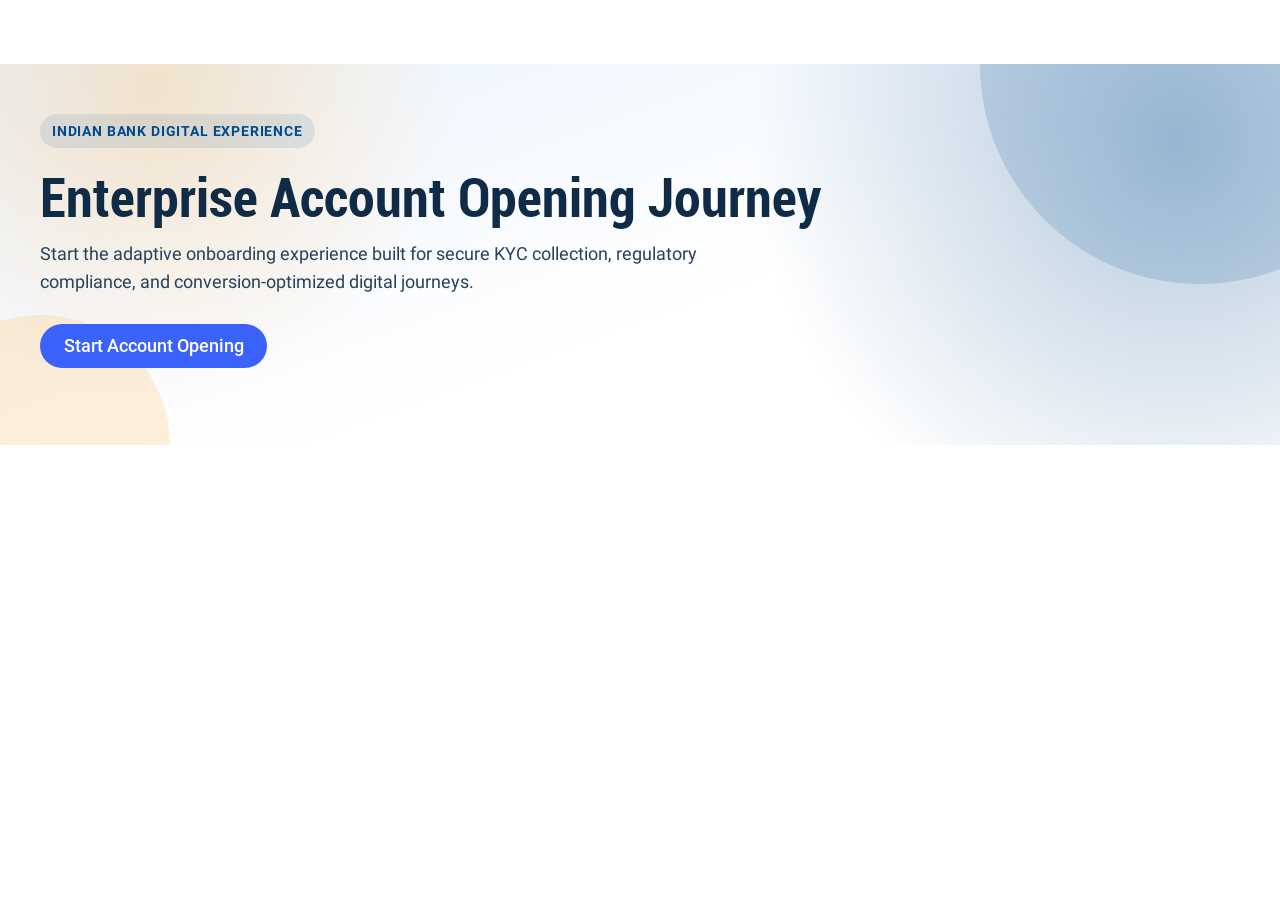
==== index.html @ fcfa4d1d "Account-opening" ====
<!DOCTYPE html>
<html>

<head>
  <title>Indian Bank | Digital Account Opening</title>
  <meta name="description" content="Indian Bank digital account opening journey powered by Adobe Adaptive Forms on Edge Delivery Services.">
  <meta name="viewport" content="width=device-width, initial-scale=1">
  <script src="/scripts/scripts.js" type="module"></script>
  <link rel="stylesheet" href="/styles/styles.css">
  <link rel="stylesheet" href="/styles/account-opening-landing.css">
</head>

<body>
  <header></header>
  <main>
    <div class="section account-opening-hero">
      <div>
        <span class="account-opening-kicker">Indian Bank Digital Experience</span>
        <h1>Enterprise Account Opening Journey</h1>
        <p>Start the adaptive onboarding experience built for secure KYC collection, regulatory compliance, and conversion-optimized digital journeys.</p>
        <p><a class="button" href="/account-opening">Start Account Opening</a></p>
      </div>
    </div>
  </main>
  <footer></footer>
</body>

</html>
---- styles/styles.css ----
/*
 * Copyright 2020 Adobe. All rights reserved.
 * This file is licensed to you under the Apache License, Version 2.0 (the "License");
 * you may not use this file except in compliance with the License. You may obtain a copy
 * of the License at http://www.apache.org/licenses/LICENSE-2.0
 *
 * Unless required by applicable law or agreed to in writing, software distributed under
 * the License is distributed on an "AS IS" BASIS, WITHOUT WARRANTIES OR REPRESENTATIONS
 * OF ANY KIND, either express or implied. See the License for the specific language
 * governing permissions and limitations under the License.
 */

:root {
  /* colors */
  --background-color: white;
  --light-color: #f8f8f8;
  --dark-color: #505050;
  --text-color: #131313;
  --link-color: #3b63fb;
  --link-hover-color: #1d3ecf;

  /* fonts */
  --body-font-family: roboto, roboto-fallback, sans-serif;
  --heading-font-family: roboto-condensed, roboto-condensed-fallback, sans-serif;

  /* body sizes */
  --body-font-size-m: 22px;
  --body-font-size-s: 19px;
  --body-font-size-xs: 17px;

  /* heading sizes */
  --heading-font-size-xxl: 55px;
  --heading-font-size-xl: 44px;
  --heading-font-size-l: 34px;
  --heading-font-size-m: 27px;
  --heading-font-size-s: 24px;
  --heading-font-size-xs: 22px;

  /* nav height */
  --nav-height: 64px;
}

/* fallback fonts */
@font-face {
  font-family: roboto-condensed-fallback;
  size-adjust: 88.82%;
  src: local('Arial');
}

@font-face {
  font-family: roboto-fallback;
  size-adjust: 99.529%;
  src: local('Arial');
}

@media (width >= 900px) {
  :root {
    /* body sizes */
    --body-font-size-m: 18px;
    --body-font-size-s: 16px;
    --body-font-size-xs: 14px;

    /* heading sizes */
    --heading-font-size-xxl: 45px;
    --heading-font-size-xl: 36px;
    --heading-font-size-l: 28px;
    --heading-font-size-m: 22px;
    --heading-font-size-s: 20px;
    --heading-font-size-xs: 18px;
  }
}

body {
  display: none;
  margin: 0;
  background-color: var(--background-color);
  color: var(--text-color);
  font-family: var(--body-font-family);
  font-size: var(--body-font-size-m);
  line-height: 1.6;
}

body.appear {
  display: block;
}

header {
  height: var(--nav-height);
}

header .header,
footer .footer {
  visibility: hidden;
}

header .header[data-block-status="loaded"],
footer .footer[data-block-status="loaded"] {
  visibility: visible;
}

h1,
h2,
h3,
h4,
h5,
h6 {
  margin-top: 0.8em;
  margin-bottom: 0.25em;
  font-family: var(--heading-font-family);
  font-weight: 600;
  line-height: 1.25;
  scroll-margin: 40px;
}

h1 { font-size: var(--heading-font-size-xxl); }
h2 { font-size: var(--heading-font-size-xl); }
h3 { font-size: var(--heading-font-size-l); }
h4 { font-size: var(--heading-font-size-m); }
h5 { font-size: var(--heading-font-size-s); }
h6 { font-size: var(--heading-font-size-xs); }

p,
dl,
ol,
ul,
pre,
blockquote {
  margin-top: 0.8em;
  margin-bottom: 0.25em;
}

code,
pre {
  font-size: var(--body-font-size-s);
}

pre {
  padding: 16px;
  border-radius: 8px;
  background-color: var(--light-color);
  overflow-x: auto;
  white-space: pre;
}

main > div {
  margin: 40px 16px;
}

input,
textarea,
select,
button {
  font: inherit;
}

/* links */
a:any-link {
  color: var(--link-color);
  text-decoration: none;
  overflow-wrap: break-word;
}

a:hover {
  color: var(--link-hover-color);
  text-decoration: underline;
}

/* buttons */
a.button:any-link,
button {
  box-sizing: border-box;
  display: inline-block;
  max-width: 100%;
  margin: 12px 0;
  border: 2px solid transparent;
  border-radius: 2.4em;
  padding: 0.5em 1.2em;
  font-family: var(--body-font-family);
  font-style: normal;
  font-weight: 500;
  line-height: 1.25;
  text-align: center;
  text-decoration: none;
  background-color: var(--link-color);
  color: var(--background-color);
  cursor: pointer;
  overflow: hidden;
  text-overflow: ellipsis;
  white-space: nowrap;
}

a.button:hover,
a.button:focus,
button:hover,
button:focus {
  background-color: var(--link-hover-color);
  cursor: pointer;
}

button:disabled,
button:disabled:hover {
  background-color: var(--light-color);
  cursor: unset;
}

a.button.secondary,
button.secondary {
  background-color: unset;
  border: 2px solid currentcolor;
  color: var(--text-color);
}

main img {
  max-width: 100%;
  width: auto;
  height: auto;
}

.icon {
  display: inline-block;
  height: 24px;
  width: 24px;
}

.icon img {
  height: 100%;
  width: 100%;
}

/* sections */
main > .section {
  margin: 40px 0;
}

main > .section > div {
  max-width: 1200px;
  margin: auto;
  padding: 0 24px;
}

main > .section:first-of-type {
  margin-top: 0;
}

@media (width >= 900px) {
  main > .section > div {
    padding: 0 32px;
  }
}

/* section metadata */
main .section.light,
main .section.highlight {
  background-color: var(--light-color);
  margin: 0;
  padding: 40px 0;
}
---- styles/account-opening-landing.css ----
:root {
    --ib-brand-blue: #004b8d;
    --ib-brand-ink: #102b45;
    --ib-brand-orange: #ff9f1a;
    --ib-brand-mist: #eef4fb;
}

main .section.account-opening-hero {
    position: relative;
    overflow: hidden;
    margin-top: 0;
    background:
        radial-gradient(circle at 12% 8%, rgb(255 159 26 / 22%), transparent 26%),
        radial-gradient(circle at 92% 20%, rgb(0 75 141 / 30%), transparent 35%),
        linear-gradient(160deg, #eaf3fe, #fff 58%);
}

main .section.account-opening-hero::before,
main .section.account-opening-hero::after {
    content: "";
    position: absolute;
    border-radius: 999px;
    pointer-events: none;
}

main .section.account-opening-hero::before {
    width: 440px;
    height: 440px;
    right: -140px;
    top: -220px;
    background: rgb(0 75 141 / 15%);
}

main .section.account-opening-hero::after {
    width: 260px;
    height: 260px;
    left: -90px;
    bottom: -130px;
    background: rgb(255 159 26 / 16%);
}

main .section.account-opening-hero > div {
    position: relative;
    z-index: 2;
    padding-top: 50px;
    padding-bottom: 52px;
}

.account-opening-kicker {
    display: inline-block;
    margin-bottom: 12px;
    border-radius: 999px;
    padding: 6px 12px;
    color: var(--ib-brand-blue);
    background: rgb(0 75 141 / 10%);
    font-size: 0.86rem;
    letter-spacing: 0.06em;
    text-transform: uppercase;
    font-weight: 700;
}

.account-opening-hero h1 {
    margin: 8px 0 10px;
    color: var(--ib-brand-ink);
    font-size: clamp(2rem, 1.45rem + 2.4vw, 3.45rem);
    line-height: 1.06;
}

.account-opening-hero p {
    max-width: 74ch;
    color: #29425c;
}

.account-opening-badges {
    display: flex;
    flex-wrap: wrap;
    gap: 12px;
    margin-top: 20px;
}

.account-opening-badges span {
    border: 1px solid #c4d7ec;
    border-radius: 999px;
    padding: 7px 12px;
    background: rgb(255 255 255 / 78%);
    color: #173b5b;
    font-size: 0.88rem;
    font-weight: 600;
}

main .section.account-opening-form-zone {
    background: linear-gradient(180deg, #fff, var(--ib-brand-mist));
    margin-top: 0;
    padding-top: 18px;
    padding-bottom: 44px;
}

.account-opening-form-note {
    margin-bottom: 14px;
    color: #2f4a65;
    font-size: 0.95rem;
}

@media (width <= 899px) {
    main .section.account-opening-hero > div {
        padding-top: 34px;
        padding-bottom: 38px;
    }

    .account-opening-badges {
        gap: 8px;
    }

    .account-opening-badges span {
        font-size: 0.8rem;
    }
}
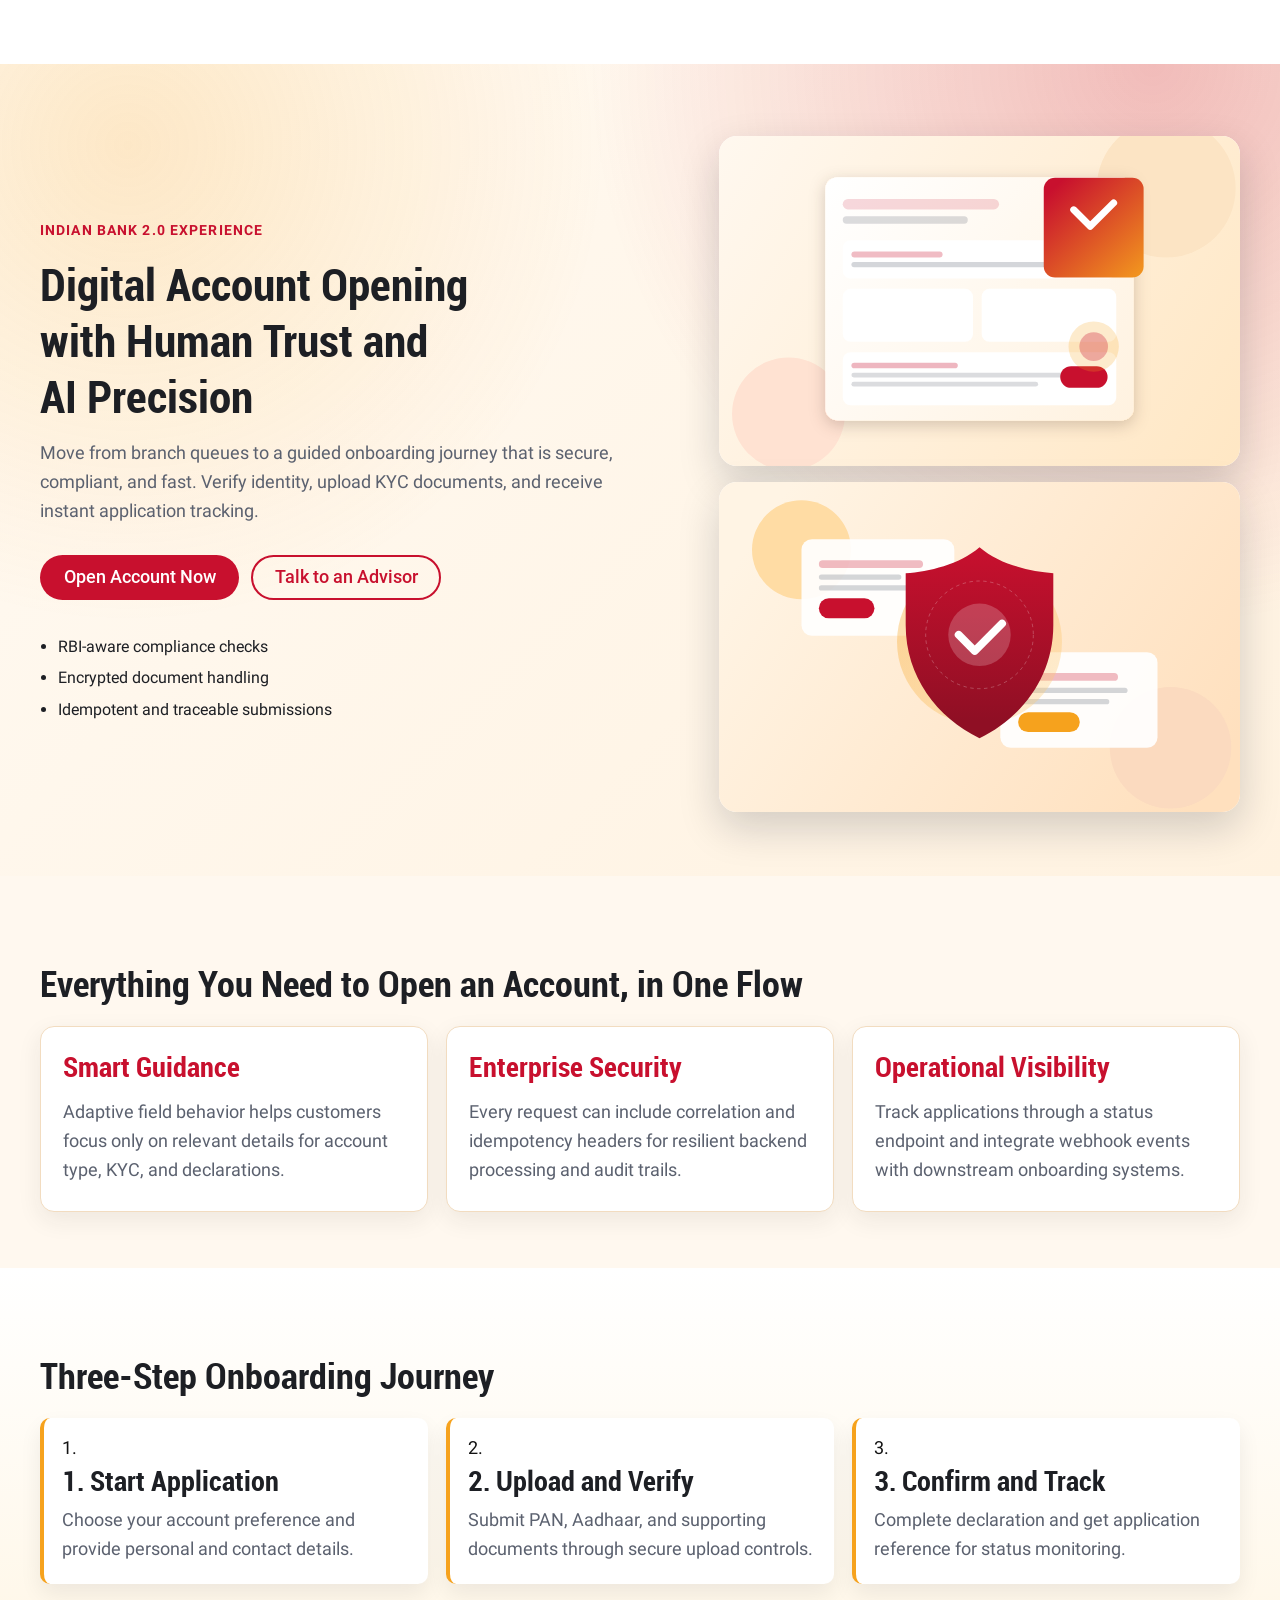
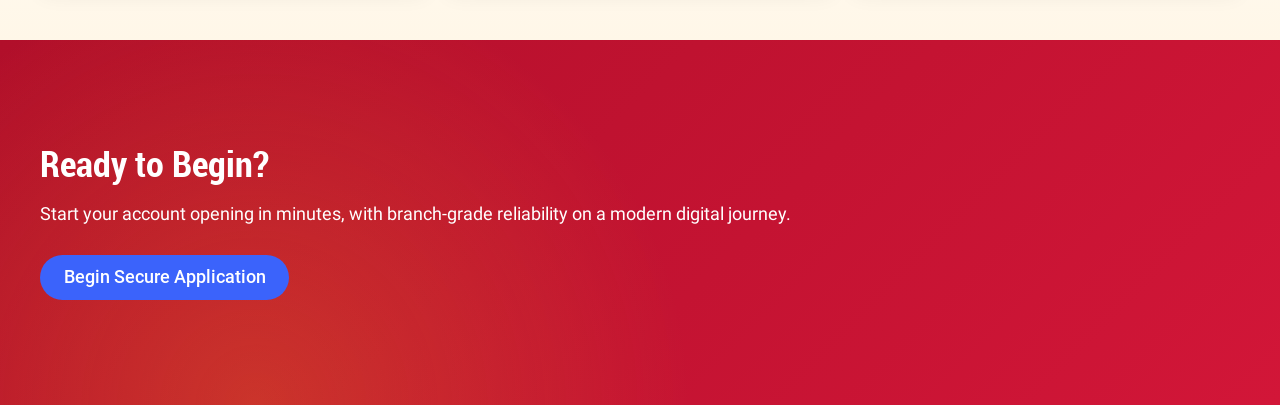
==== commit fd9cce5f: "finalllyy" ====
--- a/index.html
+++ b/index.html
@@ -2,23 +2,87 @@
 <html>
 
 <head>
-  <title>Indian Bank | Digital Account Opening</title>
-  <meta name="description" content="Indian Bank digital account opening journey powered by Adobe Adaptive Forms on Edge Delivery Services.">
+  <title>Indian Bank | Digital Banking, Reimagined</title>
+  <meta name="description" content="Open your Indian Bank account through a secure, AI-assisted and compliance-ready digital journey powered by Adobe Adaptive Forms.">
   <meta name="viewport" content="width=device-width, initial-scale=1">
   <script src="/scripts/scripts.js" type="module"></script>
   <link rel="stylesheet" href="/styles/styles.css">
-  <link rel="stylesheet" href="/styles/account-opening-landing.css">
+  <link rel="stylesheet" href="/styles/index-branding.css">
 </head>
 
 <body>
   <header></header>
   <main>
-    <div class="section account-opening-hero">
+    <div class="section ib-hero-section">
       <div>
-        <span class="account-opening-kicker">Indian Bank Digital Experience</span>
-        <h1>Enterprise Account Opening Journey</h1>
-        <p>Start the adaptive onboarding experience built for secure KYC collection, regulatory compliance, and conversion-optimized digital journeys.</p>
-        <p><a class="button" href="/account-opening">Start Account Opening</a></p>
+        <div class="ib-hero-grid">
+          <div class="ib-hero-content">
+            <p class="ib-kicker">Indian Bank 2.0 Experience</p>
+            <h1>Digital Account Opening with Human Trust and AI Precision</h1>
+            <p class="ib-lead-copy">Move from branch queues to a guided onboarding journey that is secure, compliant, and fast. Verify identity, upload KYC documents, and receive instant application tracking.</p>
+            <div class="ib-hero-actions">
+              <a class="button" href="/account-opening">Open Account Now</a>
+              <a class="button secondary" href="/account-opening#support">Talk to an Advisor</a>
+            </div>
+            <ul class="ib-trust-list">
+              <li>RBI-aware compliance checks</li>
+              <li>Encrypted document handling</li>
+              <li>Idempotent and traceable submissions</li>
+            </ul>
+          </div>
+          <div class="ib-hero-visuals" aria-hidden="true">
+            <img src="/icons/ai-account-hero.svg" alt="">
+            <img src="/icons/ai-security-shield.svg" alt="">
+          </div>
+        </div>
+      </div>
+    </div>
+
+    <div class="section ib-value-section">
+      <div>
+        <h2>Everything You Need to Open an Account, in One Flow</h2>
+        <div class="ib-value-grid">
+          <article class="ib-card">
+            <h3>Smart Guidance</h3>
+            <p>Adaptive field behavior helps customers focus only on relevant details for account type, KYC, and declarations.</p>
+          </article>
+          <article class="ib-card">
+            <h3>Enterprise Security</h3>
+            <p>Every request can include correlation and idempotency headers for resilient backend processing and audit trails.</p>
+          </article>
+          <article class="ib-card">
+            <h3>Operational Visibility</h3>
+            <p>Track applications through a status endpoint and integrate webhook events with downstream onboarding systems.</p>
+          </article>
+        </div>
+      </div>
+    </div>
+
+    <div class="section ib-process-section">
+      <div>
+        <h2>Three-Step Onboarding Journey</h2>
+        <ol class="ib-process-list">
+          <li>
+            <h3>1. Start Application</h3>
+            <p>Choose your account preference and provide personal and contact details.</p>
+          </li>
+          <li>
+            <h3>2. Upload and Verify</h3>
+            <p>Submit PAN, Aadhaar, and supporting documents through secure upload controls.</p>
+          </li>
+          <li>
+            <h3>3. Confirm and Track</h3>
+            <p>Complete declaration and get application reference for status monitoring.</p>
+          </li>
+        </ol>
+      </div>
+    </div>
+
+    <div class="section ib-cta-section" id="support">
+      <div>
+        <h2>Ready to Begin?</h2>
+        <p>Start your account opening in minutes, with branch-grade reliability on a modern digital journey.</p>
+        <p><a class="button" href="/account-opening">Begin Secure Application</a></p>
       </div>
     </div>
   </main>
--- a/styles/index-branding.css
+++ b/styles/index-branding.css
@@ -0,0 +1,203 @@
+:root {
+  --ib-primary: #c8102e;
+  --ib-primary-deep: #8f0f24;
+  --ib-accent: #f6a21d;
+  --ib-ink: #1d1f24;
+  --ib-muted: #5b616f;
+  --ib-surface: #fff8ef;
+  --ib-card: #fff;
+}
+
+main > .section.ib-hero-section {
+  margin: 0;
+  padding: 72px 0 64px;
+  background:
+    radial-gradient(circle at 10% 10%, rgb(246 162 29 / 20%), transparent 35%),
+    radial-gradient(circle at 90% 0%, rgb(200 16 46 / 25%), transparent 40%),
+    linear-gradient(135deg, #fffaf3 0%, #fff2e0 100%);
+}
+
+.ib-hero-grid {
+  display: grid;
+  gap: 28px;
+  align-items: center;
+}
+
+.ib-kicker {
+  margin: 0;
+  font-size: 14px;
+  font-weight: 700;
+  letter-spacing: 0.08em;
+  text-transform: uppercase;
+  color: var(--ib-primary);
+}
+
+.ib-hero-content h1 {
+  margin-top: 14px;
+  color: var(--ib-ink);
+  max-width: 18ch;
+}
+
+.ib-lead-copy {
+  color: var(--ib-muted);
+  max-width: 62ch;
+}
+
+.ib-hero-actions {
+  display: flex;
+  flex-wrap: wrap;
+  gap: 12px;
+  margin-top: 18px;
+}
+
+.ib-hero-actions .button {
+  margin: 0;
+}
+
+.ib-cta-section .button {
+  margin-top: 8px;
+  background: #fff;
+  color: #9f122a;
+  border: 2px solid #fff;
+}
+
+.ib-cta-section .button:hover,
+.ib-cta-section .button:focus {
+  color: #fff;
+  background: transparent;
+}
+
+.ib-hero-actions .button:not(.secondary) {
+  background-color: var(--ib-primary);
+}
+
+.ib-hero-actions .button:not(.secondary):hover,
+.ib-hero-actions .button:not(.secondary):focus {
+  background-color: var(--ib-primary-deep);
+}
+
+.ib-hero-actions .button.secondary {
+  border-color: var(--ib-primary);
+  color: var(--ib-primary);
+}
+
+.ib-trust-list {
+  margin: 22px 0 0;
+  padding-left: 18px;
+  color: var(--ib-ink);
+}
+
+.ib-trust-list li {
+  margin: 6px 0;
+  font-size: var(--body-font-size-s);
+}
+
+.ib-hero-visuals {
+  display: grid;
+  gap: 16px;
+}
+
+.ib-hero-visuals img {
+  width: 100%;
+  border-radius: 18px;
+  box-shadow: 0 16px 40px rgb(11 20 40 / 18%);
+  background: #fff;
+}
+
+main > .section.ib-value-section {
+  margin: 0;
+  padding: 56px 0;
+  background: var(--ib-surface);
+}
+
+.ib-value-section h2,
+.ib-process-section h2,
+.ib-cta-section h2 {
+  color: var(--ib-ink);
+}
+
+.ib-value-grid {
+  display: grid;
+  gap: 18px;
+  margin-top: 20px;
+}
+
+.ib-card {
+  background: var(--ib-card);
+  border: 1px solid #f2dcc0;
+  border-radius: 14px;
+  padding: 22px;
+  box-shadow: 0 8px 24px rgb(38 38 42 / 8%);
+}
+
+.ib-card h3 {
+  margin-top: 0;
+  color: var(--ib-primary);
+}
+
+.ib-card p {
+  color: var(--ib-muted);
+}
+
+main > .section.ib-process-section {
+  margin: 0;
+  padding: 56px 0;
+  background:
+    linear-gradient(180deg, #fff 0%, #fff7e8 100%);
+}
+
+.ib-process-list {
+  margin: 20px 0 0;
+  padding-left: 20px;
+  display: grid;
+  gap: 18px;
+}
+
+.ib-process-list li {
+  background: #fff;
+  border-left: 4px solid var(--ib-accent);
+  border-radius: 10px;
+  padding: 16px 16px 16px 18px;
+  box-shadow: 0 10px 22px rgb(20 20 25 / 7%);
+}
+
+.ib-process-list h3 {
+  margin: 0;
+  color: var(--ib-ink);
+}
+
+.ib-process-list p {
+  margin-top: 8px;
+  color: var(--ib-muted);
+}
+
+main > .section.ib-cta-section {
+  margin: 0;
+  padding: 72px 0 80px;
+  background:
+    radial-gradient(circle at 20% 100%, rgb(246 162 29 / 24%), transparent 40%),
+    linear-gradient(135deg, #b10f2a 0%, #d21638 100%);
+  color: #fff;
+}
+
+.ib-cta-section h2,
+.ib-cta-section p {
+  color: #fff;
+}
+
+@media (width >= 900px) {
+  .ib-hero-grid {
+    grid-template-columns: 1.1fr 0.9fr;
+    gap: 42px;
+  }
+
+  .ib-value-grid {
+    grid-template-columns: repeat(3, minmax(0, 1fr));
+  }
+
+  .ib-process-list {
+    grid-template-columns: repeat(3, minmax(0, 1fr));
+    padding-left: 0;
+    list-style-position: inside;
+  }
+}
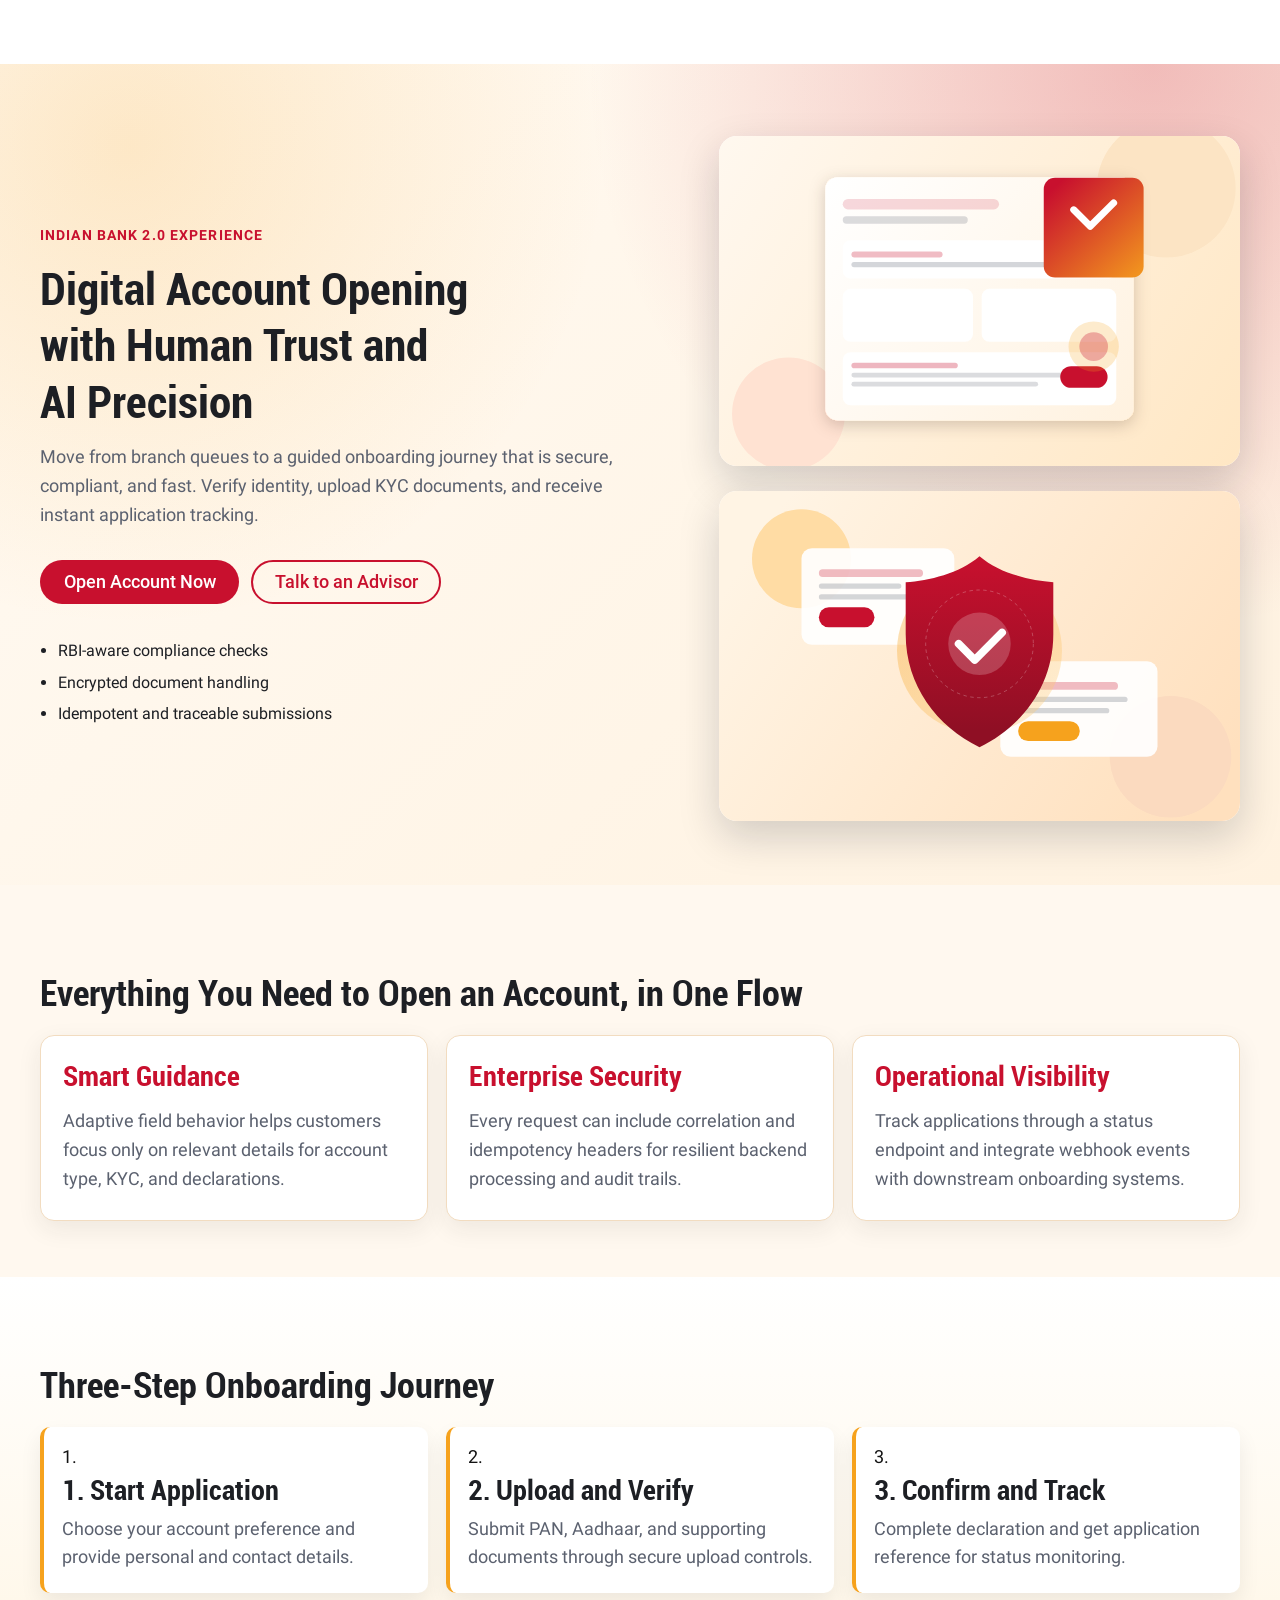
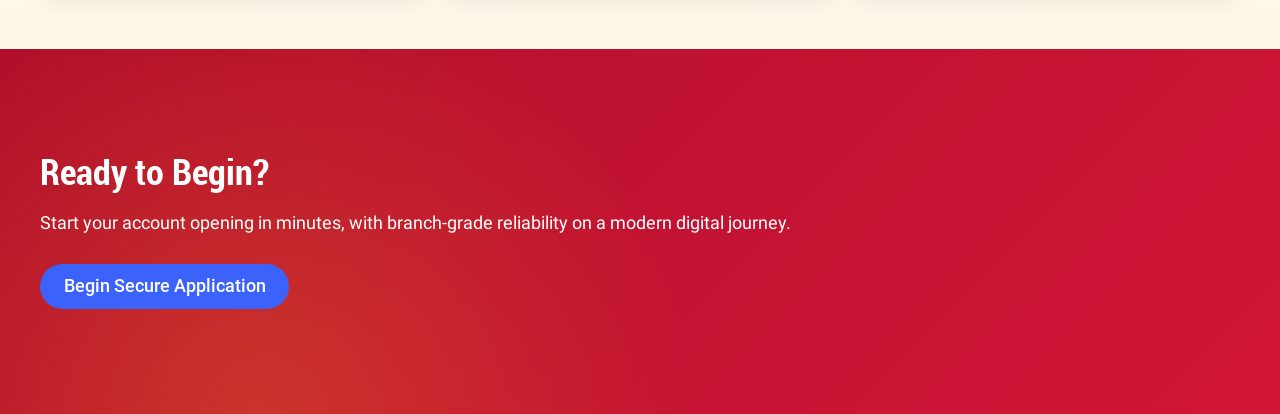
==== commit 35a4e398: "finalllyy" ====
--- a/index.html
+++ b/index.html
@@ -30,9 +30,11 @@
               <li>Idempotent and traceable submissions</li>
             </ul>
           </div>
-          <div class="ib-hero-visuals" aria-hidden="true">
-            <img src="/icons/ai-account-hero.svg" alt="">
-            <img src="/icons/ai-security-shield.svg" alt="">
+          <div class="ib-hero-visuals">
+            <figure class="ib-hero-image">
+              <img src="/icons/ai-account-hero.svg" alt="Digital account opening dashboard illustration for Indian Bank">
+            </figure>
+            <img src="/icons/ai-security-shield.svg" alt="Security and verification illustration for account opening">
           </div>
         </div>
       </div>
--- a/styles/index-branding.css
+++ b/styles/index-branding.css
@@ -97,6 +97,10 @@
   gap: 16px;
 }
 
+.ib-hero-image {
+  margin: 0;
+}
+
 .ib-hero-visuals img {
   width: 100%;
   border-radius: 18px;
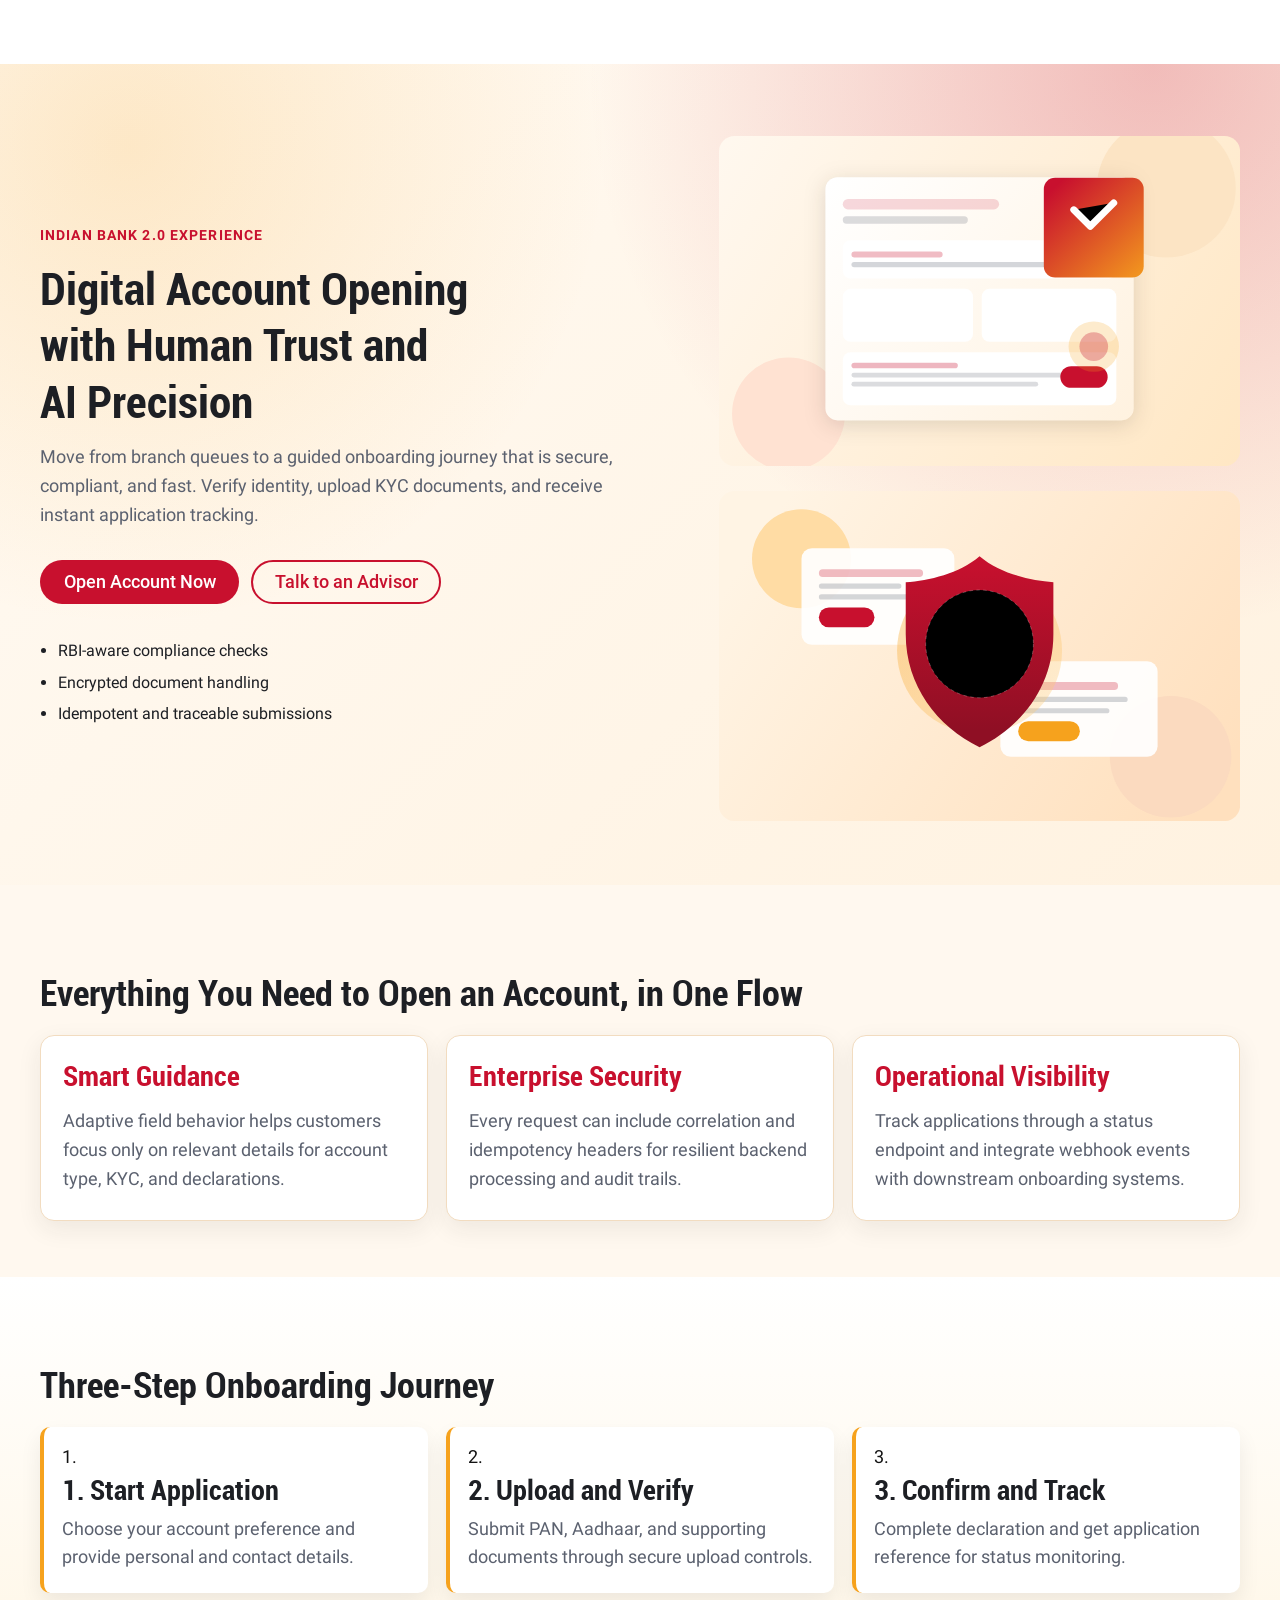
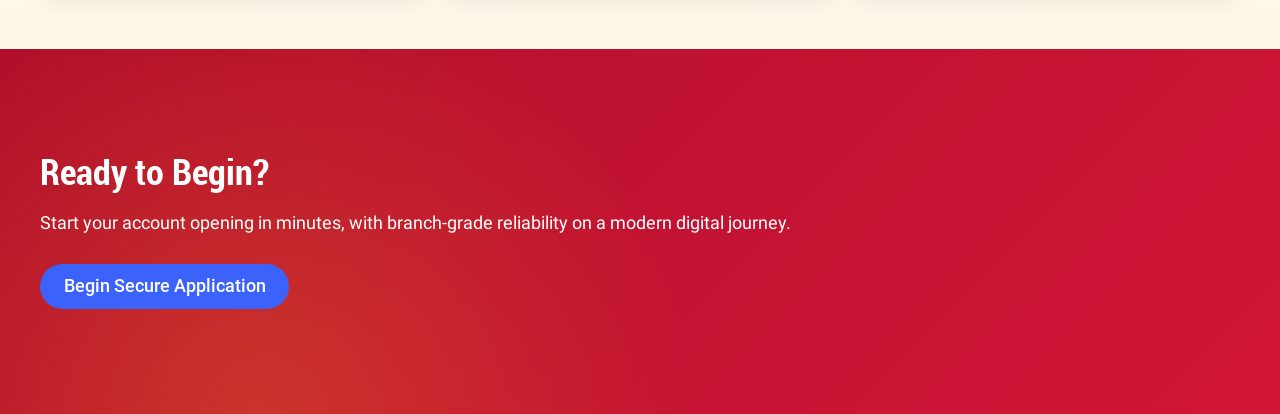
==== commit 2081208e: "finalllyy" ====
--- a/index.html
+++ b/index.html
@@ -32,9 +32,81 @@
           </div>
           <div class="ib-hero-visuals">
             <figure class="ib-hero-image">
-              <img src="/icons/ai-account-hero.svg" alt="Digital account opening dashboard illustration for Indian Bank">
+              <svg viewBox="0 0 1200 760" role="img" aria-labelledby="heroTitle heroDesc" xmlns="http://www.w3.org/2000/svg">
+                <title id="heroTitle">Digital account opening illustration</title>
+                <desc id="heroDesc">A branded Indian Bank style onboarding dashboard with security and compliance visuals.</desc>
+                <defs>
+                  <linearGradient id="heroBg" x1="0" y1="0" x2="1200" y2="760" gradientUnits="userSpaceOnUse">
+                    <stop stop-color="#FFF8EF" />
+                    <stop offset="1" stop-color="#FFE7C4" />
+                  </linearGradient>
+                  <linearGradient id="heroCard" x1="260" y1="90" x2="940" y2="650" gradientUnits="userSpaceOnUse">
+                    <stop stop-color="#FFFFFF" />
+                    <stop offset="1" stop-color="#FFF2E0" />
+                  </linearGradient>
+                  <linearGradient id="heroAccent" x1="770" y1="120" x2="980" y2="350" gradientUnits="userSpaceOnUse">
+                    <stop stop-color="#C8102E" />
+                    <stop offset="1" stop-color="#F6A21D" />
+                  </linearGradient>
+                </defs>
+                <rect width="1200" height="760" rx="36" fill="url(#heroBg)" />
+                <circle cx="1030" cy="120" r="160" fill="#FCE4C4" />
+                <circle cx="160" cy="640" r="130" fill="#FFE2D2" />
+                <rect x="245" y="95" width="710" height="560" rx="28" fill="url(#heroCard)" filter="drop-shadow(0px 10px 24px rgba(31, 24, 17, 0.14))" />
+                <rect x="285" y="145" width="360" height="24" rx="12" fill="#C8102E" fill-opacity="0.16" />
+                <rect x="285" y="185" width="288" height="17" rx="8.5" fill="#5B616F" fill-opacity="0.22" />
+                <rect x="285" y="240" width="630" height="88" rx="18" fill="#FFFFFF" />
+                <rect x="305" y="266" width="210" height="14" rx="7" fill="#C8102E" fill-opacity="0.28" />
+                <rect x="305" y="290" width="460" height="12" rx="6" fill="#5B616F" fill-opacity="0.26" />
+                <rect x="285" y="352" width="300" height="122" rx="18" fill="#FFFFFF" />
+                <rect x="605" y="352" width="310" height="122" rx="18" fill="#FFFFFF" />
+                <rect x="285" y="498" width="630" height="122" rx="18" fill="#FFFFFF" />
+                <rect x="305" y="522" width="245" height="13" rx="6.5" fill="#C8102E" fill-opacity="0.3" />
+                <rect x="305" y="545" width="510" height="11" rx="5.5" fill="#5B616F" fill-opacity="0.22" />
+                <rect x="305" y="566" width="430" height="11" rx="5.5" fill="#5B616F" fill-opacity="0.22" />
+                <rect x="786" y="530" width="109" height="50" rx="25" fill="#C8102E" />
+                <rect x="748" y="96" width="230" height="230" rx="26" fill="url(#heroAccent)" />
+                <path d="M817 170L855 208L909 154" stroke="white" stroke-width="16" stroke-linecap="round" stroke-linejoin="round" />
+                <circle cx="863" cy="485" r="58" fill="#F6A21D" fill-opacity="0.22" />
+                <circle cx="863" cy="485" r="33" fill="#C8102E" fill-opacity="0.3" />
+              </svg>
             </figure>
-            <img src="/icons/ai-security-shield.svg" alt="Security and verification illustration for account opening">
+            <svg viewBox="0 0 1200 760" role="img" aria-labelledby="shieldTitle shieldDesc" xmlns="http://www.w3.org/2000/svg">
+              <title id="shieldTitle">Security verification illustration</title>
+              <desc id="shieldDesc">A compliance and security themed bank shield with supporting interface cards.</desc>
+              <defs>
+                <linearGradient id="shieldBg" x1="140" y1="40" x2="1120" y2="700" gradientUnits="userSpaceOnUse">
+                  <stop stop-color="#FFF4E4" />
+                  <stop offset="1" stop-color="#FFE0BE" />
+                </linearGradient>
+                <linearGradient id="shieldCore" x1="600" y1="150" x2="600" y2="550" gradientUnits="userSpaceOnUse">
+                  <stop stop-color="#C8102E" />
+                  <stop offset="1" stop-color="#8F0F24" />
+                </linearGradient>
+                <linearGradient id="shieldRing" x1="430" y1="280" x2="780" y2="590" gradientUnits="userSpaceOnUse">
+                  <stop stop-color="#F6A21D" />
+                  <stop offset="1" stop-color="#FFD48A" />
+                </linearGradient>
+              </defs>
+              <rect width="1200" height="760" rx="36" fill="url(#shieldBg)" />
+              <circle cx="190" cy="156" r="114" fill="#FFDCA4" />
+              <circle cx="1040" cy="612" r="140" fill="#FBDABF" />
+              <rect x="190" y="132" width="352" height="222" rx="24" fill="white" fill-opacity="0.92" />
+              <rect x="230" y="180" width="240" height="18" rx="9" fill="#C8102E" fill-opacity="0.28" />
+              <rect x="230" y="213" width="190" height="12" rx="6" fill="#5B616F" fill-opacity="0.26" />
+              <rect x="230" y="238" width="268" height="12" rx="6" fill="#5B616F" fill-opacity="0.26" />
+              <rect x="230" y="268" width="128" height="46" rx="23" fill="#C8102E" />
+              <rect x="648" y="392" width="362" height="220" rx="24" fill="white" fill-opacity="0.92" />
+              <rect x="689" y="440" width="230" height="18" rx="9" fill="#C8102E" fill-opacity="0.28" />
+              <rect x="689" y="474" width="252" height="12" rx="6" fill="#5B616F" fill-opacity="0.26" />
+              <rect x="689" y="500" width="210" height="12" rx="6" fill="#5B616F" fill-opacity="0.26" />
+              <rect x="689" y="530" width="142" height="46" rx="23" fill="#F6A21D" />
+              <circle cx="600" cy="368" r="190" fill="url(#shieldRing)" fill-opacity="0.35" />
+              <path d="M600 150C647 190 716 206 770 210V330C770 448 698 543 600 590C502 543 430 448 430 330V210C484 206 553 190 600 150Z" fill="url(#shieldCore)" />
+              <circle cx="600" cy="352" r="72" fill="white" fill-opacity="0.2" />
+              <path d="M552 352L589 389L652 326" stroke="white" stroke-width="18" stroke-linecap="round" stroke-linejoin="round" />
+              <circle cx="600" cy="352" r="124" stroke="white" stroke-opacity="0.28" stroke-width="2" stroke-dasharray="8 8" />
+            </svg>
           </div>
         </div>
       </div>
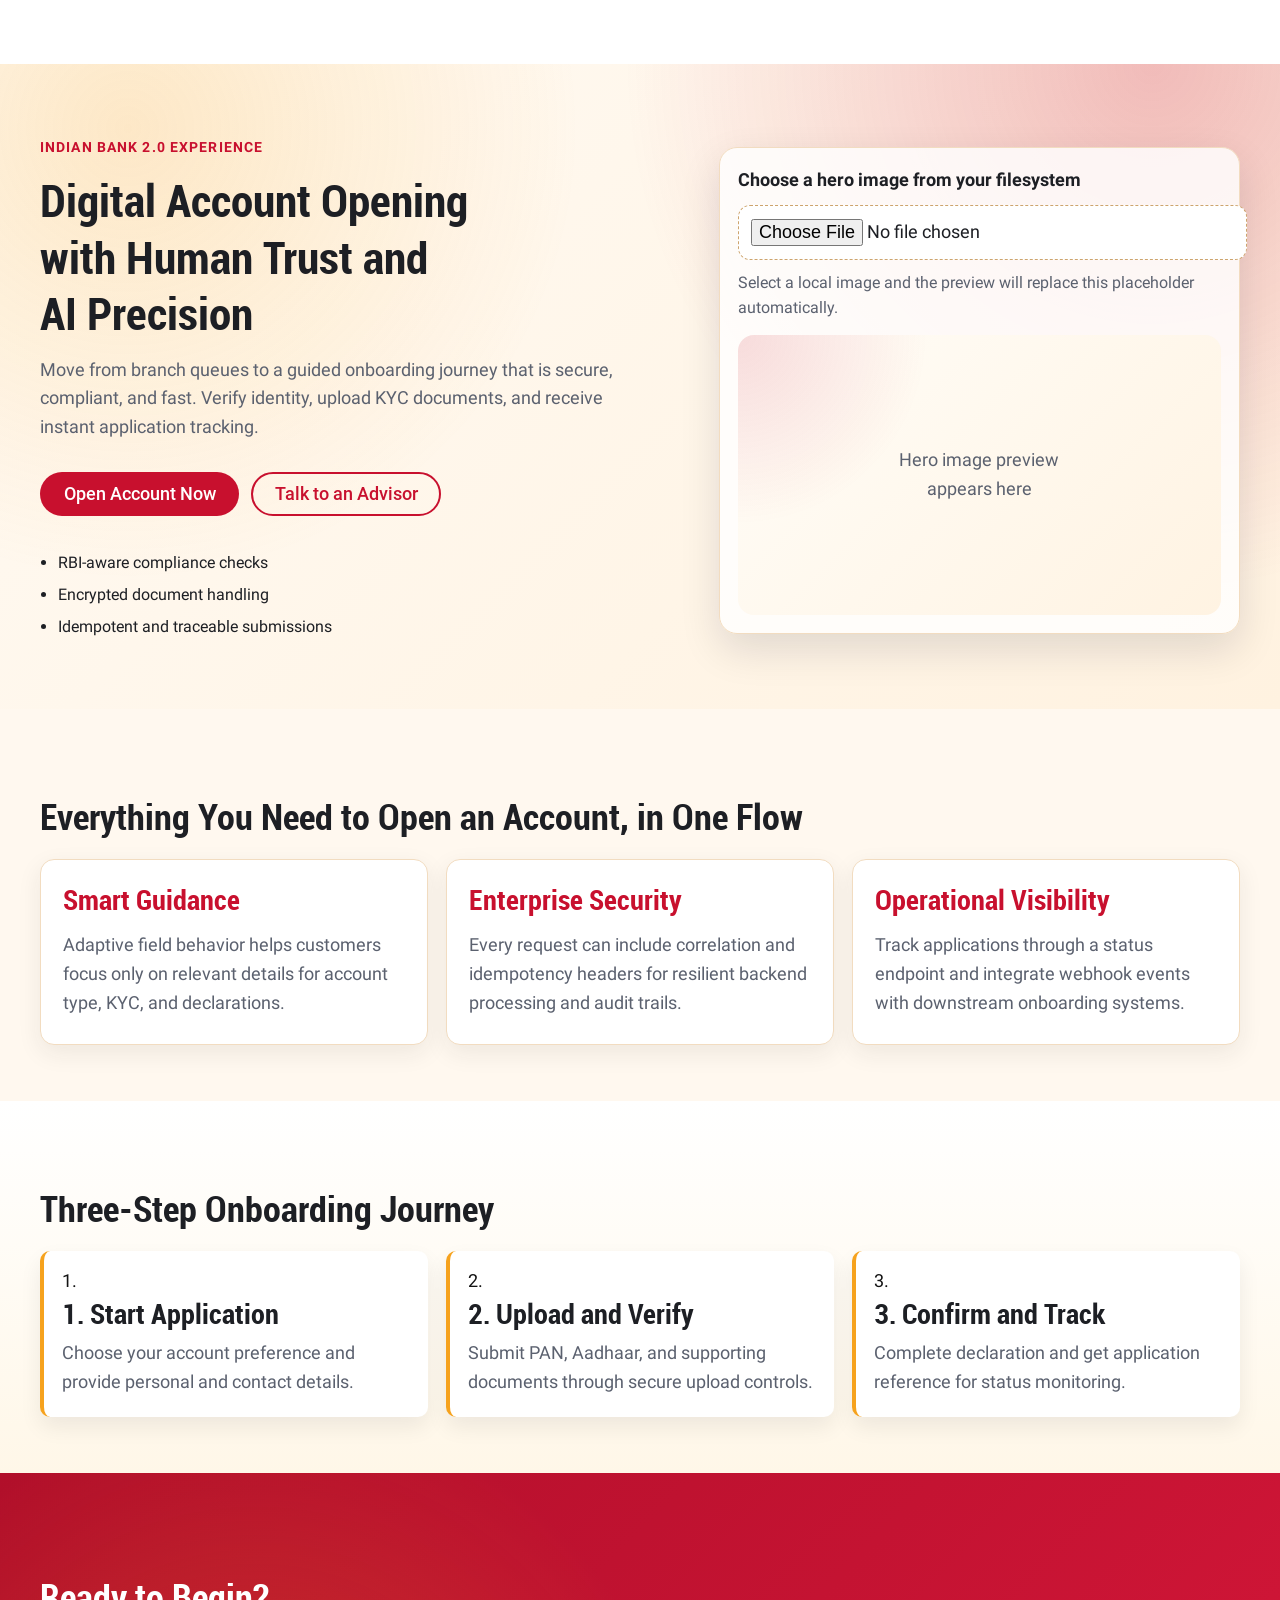
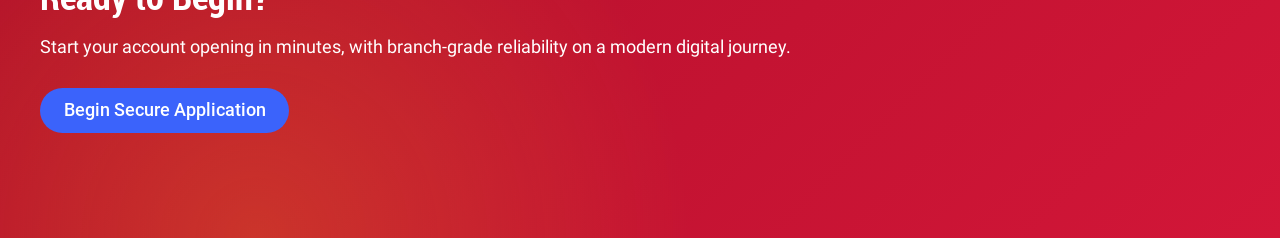
==== commit 2adbbdee: "finalllyy" ====
--- a/index.html
+++ b/index.html
@@ -30,86 +30,35 @@
               <li>Idempotent and traceable submissions</li>
             </ul>
           </div>
-          <div class="ib-hero-visuals">
-            <figure class="ib-hero-image">
-              <svg viewBox="0 0 1200 760" role="img" aria-labelledby="heroTitle heroDesc" xmlns="http://www.w3.org/2000/svg">
-                <title id="heroTitle">Digital account opening illustration</title>
-                <desc id="heroDesc">A branded Indian Bank style onboarding dashboard with security and compliance visuals.</desc>
-                <defs>
-                  <linearGradient id="heroBg" x1="0" y1="0" x2="1200" y2="760" gradientUnits="userSpaceOnUse">
-                    <stop stop-color="#FFF8EF" />
-                    <stop offset="1" stop-color="#FFE7C4" />
-                  </linearGradient>
-                  <linearGradient id="heroCard" x1="260" y1="90" x2="940" y2="650" gradientUnits="userSpaceOnUse">
-                    <stop stop-color="#FFFFFF" />
-                    <stop offset="1" stop-color="#FFF2E0" />
-                  </linearGradient>
-                  <linearGradient id="heroAccent" x1="770" y1="120" x2="980" y2="350" gradientUnits="userSpaceOnUse">
-                    <stop stop-color="#C8102E" />
-                    <stop offset="1" stop-color="#F6A21D" />
-                  </linearGradient>
-                </defs>
-                <rect width="1200" height="760" rx="36" fill="url(#heroBg)" />
-                <circle cx="1030" cy="120" r="160" fill="#FCE4C4" />
-                <circle cx="160" cy="640" r="130" fill="#FFE2D2" />
-                <rect x="245" y="95" width="710" height="560" rx="28" fill="url(#heroCard)" filter="drop-shadow(0px 10px 24px rgba(31, 24, 17, 0.14))" />
-                <rect x="285" y="145" width="360" height="24" rx="12" fill="#C8102E" fill-opacity="0.16" />
-                <rect x="285" y="185" width="288" height="17" rx="8.5" fill="#5B616F" fill-opacity="0.22" />
-                <rect x="285" y="240" width="630" height="88" rx="18" fill="#FFFFFF" />
-                <rect x="305" y="266" width="210" height="14" rx="7" fill="#C8102E" fill-opacity="0.28" />
-                <rect x="305" y="290" width="460" height="12" rx="6" fill="#5B616F" fill-opacity="0.26" />
-                <rect x="285" y="352" width="300" height="122" rx="18" fill="#FFFFFF" />
-                <rect x="605" y="352" width="310" height="122" rx="18" fill="#FFFFFF" />
-                <rect x="285" y="498" width="630" height="122" rx="18" fill="#FFFFFF" />
-                <rect x="305" y="522" width="245" height="13" rx="6.5" fill="#C8102E" fill-opacity="0.3" />
-                <rect x="305" y="545" width="510" height="11" rx="5.5" fill="#5B616F" fill-opacity="0.22" />
-                <rect x="305" y="566" width="430" height="11" rx="5.5" fill="#5B616F" fill-opacity="0.22" />
-                <rect x="786" y="530" width="109" height="50" rx="25" fill="#C8102E" />
-                <rect x="748" y="96" width="230" height="230" rx="26" fill="url(#heroAccent)" />
-                <path d="M817 170L855 208L909 154" stroke="white" stroke-width="16" stroke-linecap="round" stroke-linejoin="round" />
-                <circle cx="863" cy="485" r="58" fill="#F6A21D" fill-opacity="0.22" />
-                <circle cx="863" cy="485" r="33" fill="#C8102E" fill-opacity="0.3" />
-              </svg>
-            </figure>
-            <svg viewBox="0 0 1200 760" role="img" aria-labelledby="shieldTitle shieldDesc" xmlns="http://www.w3.org/2000/svg">
-              <title id="shieldTitle">Security verification illustration</title>
-              <desc id="shieldDesc">A compliance and security themed bank shield with supporting interface cards.</desc>
-              <defs>
-                <linearGradient id="shieldBg" x1="140" y1="40" x2="1120" y2="700" gradientUnits="userSpaceOnUse">
-                  <stop stop-color="#FFF4E4" />
-                  <stop offset="1" stop-color="#FFE0BE" />
-                </linearGradient>
-                <linearGradient id="shieldCore" x1="600" y1="150" x2="600" y2="550" gradientUnits="userSpaceOnUse">
-                  <stop stop-color="#C8102E" />
-                  <stop offset="1" stop-color="#8F0F24" />
-                </linearGradient>
-                <linearGradient id="shieldRing" x1="430" y1="280" x2="780" y2="590" gradientUnits="userSpaceOnUse">
-                  <stop stop-color="#F6A21D" />
-                  <stop offset="1" stop-color="#FFD48A" />
-                </linearGradient>
-              </defs>
-              <rect width="1200" height="760" rx="36" fill="url(#shieldBg)" />
-              <circle cx="190" cy="156" r="114" fill="#FFDCA4" />
-              <circle cx="1040" cy="612" r="140" fill="#FBDABF" />
-              <rect x="190" y="132" width="352" height="222" rx="24" fill="white" fill-opacity="0.92" />
-              <rect x="230" y="180" width="240" height="18" rx="9" fill="#C8102E" fill-opacity="0.28" />
-              <rect x="230" y="213" width="190" height="12" rx="6" fill="#5B616F" fill-opacity="0.26" />
-              <rect x="230" y="238" width="268" height="12" rx="6" fill="#5B616F" fill-opacity="0.26" />
-              <rect x="230" y="268" width="128" height="46" rx="23" fill="#C8102E" />
-              <rect x="648" y="392" width="362" height="220" rx="24" fill="white" fill-opacity="0.92" />
-              <rect x="689" y="440" width="230" height="18" rx="9" fill="#C8102E" fill-opacity="0.28" />
-              <rect x="689" y="474" width="252" height="12" rx="6" fill="#5B616F" fill-opacity="0.26" />
-              <rect x="689" y="500" width="210" height="12" rx="6" fill="#5B616F" fill-opacity="0.26" />
-              <rect x="689" y="530" width="142" height="46" rx="23" fill="#F6A21D" />
-              <circle cx="600" cy="368" r="190" fill="url(#shieldRing)" fill-opacity="0.35" />
-              <path d="M600 150C647 190 716 206 770 210V330C770 448 698 543 600 590C502 543 430 448 430 330V210C484 206 553 190 600 150Z" fill="url(#shieldCore)" />
-              <circle cx="600" cy="352" r="72" fill="white" fill-opacity="0.2" />
-              <path d="M552 352L589 389L652 326" stroke="white" stroke-width="18" stroke-linecap="round" stroke-linejoin="round" />
-              <circle cx="600" cy="352" r="124" stroke="white" stroke-opacity="0.28" stroke-width="2" stroke-dasharray="8 8" />
+              <div class="ib-filepicker-card">
+                <label class="ib-filepicker-label" for="heroImagePicker">Choose a hero image from your filesystem</label>
+                <input id="heroImagePicker" class="ib-filepicker-input" type="file" accept="image/*">
+                <p class="ib-filepicker-help">Select a local image and the preview will replace this placeholder automatically.</p>
+                <div class="ib-filepicker-preview" id="heroImagePreview">
+                  <span>Hero image preview appears here</span>
+                </div>
+              </div>
             </svg>
           </div>
         </div>
       </div>
+      <script type="module">
+        const picker = document.getElementById('heroImagePicker');
+        const preview = document.getElementById('heroImagePreview');
+
+        if (picker && preview) {
+          picker.addEventListener('change', () => {
+            const [file] = picker.files || [];
+            if (!file) {
+              preview.innerHTML = '<span>Hero image preview appears here</span>';
+              return;
+            }
+
+            const objectUrl = URL.createObjectURL(file);
+            preview.innerHTML = `<img src="${objectUrl}" alt="Selected hero image preview">`;
+          });
+        }
+      </script>
     </div>
 
     <div class="section ib-value-section">
--- a/styles/index-branding.css
+++ b/styles/index-branding.css
@@ -108,6 +108,60 @@
   background: #fff;
 }
 
+.ib-filepicker-card {
+  border: 1px solid #f2dcc0;
+  border-radius: 18px;
+  padding: 18px;
+  background: rgb(255 255 255 / 82%);
+  box-shadow: 0 16px 40px rgb(11 20 40 / 12%);
+}
+
+.ib-filepicker-label {
+  display: block;
+  margin-bottom: 10px;
+  font-weight: 700;
+  color: var(--ib-ink);
+}
+
+.ib-filepicker-input {
+  width: 100%;
+  padding: 12px;
+  border: 1px dashed #cda46d;
+  border-radius: 12px;
+  background: #fff;
+  color: var(--ib-ink);
+}
+
+.ib-filepicker-help {
+  margin: 10px 0 14px;
+  color: var(--ib-muted);
+  font-size: var(--body-font-size-s);
+}
+
+.ib-filepicker-preview {
+  display: grid;
+  place-items: center;
+  min-height: 280px;
+  border-radius: 16px;
+  background:
+    radial-gradient(circle at top left, rgb(200 16 46 / 14%), transparent 34%),
+    linear-gradient(135deg, #fffdf8 0%, #fff3e2 100%);
+  overflow: hidden;
+}
+
+.ib-filepicker-preview span {
+  max-width: 18ch;
+  text-align: center;
+  color: var(--ib-muted);
+}
+
+.ib-filepicker-preview img {
+  width: 100%;
+  height: 100%;
+  object-fit: cover;
+  display: block;
+}
+
 main > .section.ib-value-section {
   margin: 0;
   padding: 56px 0;
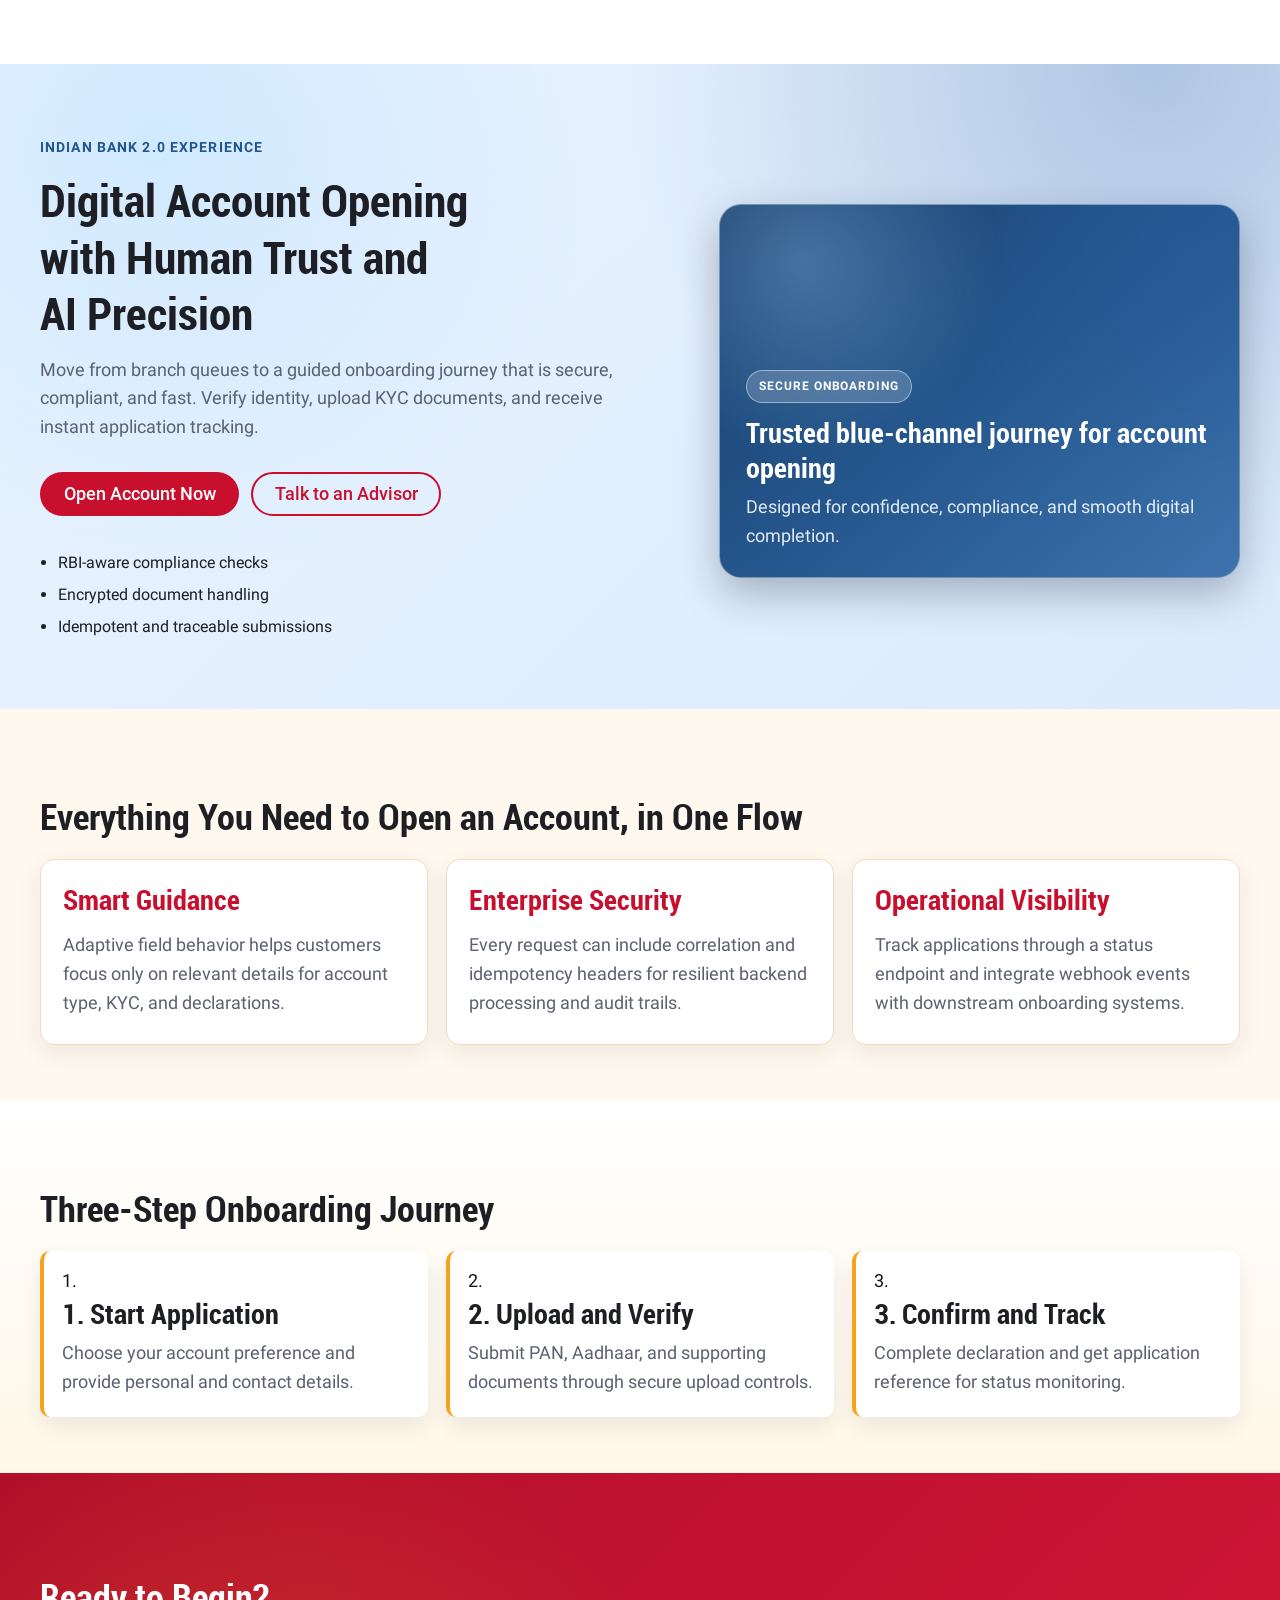
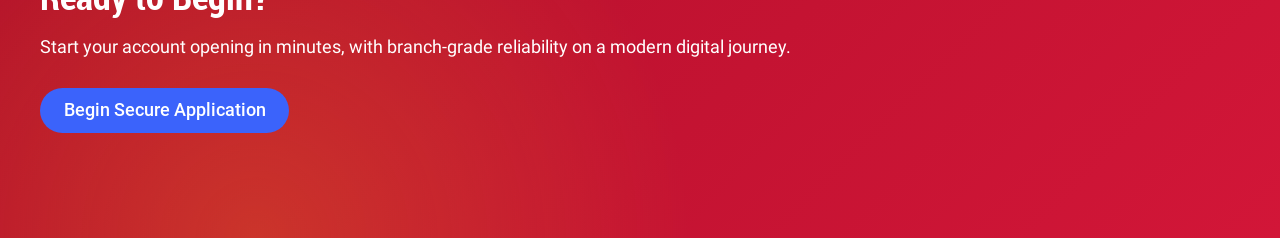
==== commit e00bda7b: "finalllyy" ====
--- a/index.html
+++ b/index.html
@@ -30,35 +30,15 @@
               <li>Idempotent and traceable submissions</li>
             </ul>
           </div>
-              <div class="ib-filepicker-card">
-                <label class="ib-filepicker-label" for="heroImagePicker">Choose a hero image from your filesystem</label>
-                <input id="heroImagePicker" class="ib-filepicker-input" type="file" accept="image/*">
-                <p class="ib-filepicker-help">Select a local image and the preview will replace this placeholder automatically.</p>
-                <div class="ib-filepicker-preview" id="heroImagePreview">
-                  <span>Hero image preview appears here</span>
-                </div>
-              </div>
-            </svg>
+          <div class="ib-hero-visuals">
+            <div class="ib-hero-art" aria-hidden="true">
+              <div class="ib-hero-art-badge">Secure Onboarding</div>
+              <h3>Trusted blue-channel journey for account opening</h3>
+              <p>Designed for confidence, compliance, and smooth digital completion.</p>
+            </div>
           </div>
         </div>
       </div>
-      <script type="module">
-        const picker = document.getElementById('heroImagePicker');
-        const preview = document.getElementById('heroImagePreview');
-
-        if (picker && preview) {
-          picker.addEventListener('change', () => {
-            const [file] = picker.files || [];
-            if (!file) {
-              preview.innerHTML = '<span>Hero image preview appears here</span>';
-              return;
-            }
-
-            const objectUrl = URL.createObjectURL(file);
-            preview.innerHTML = `<img src="${objectUrl}" alt="Selected hero image preview">`;
-          });
-        }
-      </script>
     </div>
 
     <div class="section ib-value-section">
--- a/styles/index-branding.css
+++ b/styles/index-branding.css
@@ -12,9 +12,9 @@
   margin: 0;
   padding: 72px 0 64px;
   background:
-    radial-gradient(circle at 10% 10%, rgb(246 162 29 / 20%), transparent 35%),
-    radial-gradient(circle at 90% 0%, rgb(200 16 46 / 25%), transparent 40%),
-    linear-gradient(135deg, #fffaf3 0%, #fff2e0 100%);
+    radial-gradient(circle at 12% 12%, rgb(164 215 255 / 34%), transparent 35%),
+    radial-gradient(circle at 90% 0%, rgb(44 94 161 / 28%), transparent 40%),
+    linear-gradient(135deg, #eaf4ff 0%, #dbeafc 100%);
 }
 
 .ib-hero-grid {
@@ -29,7 +29,7 @@
   font-weight: 700;
   letter-spacing: 0.08em;
   text-transform: uppercase;
-  color: var(--ib-primary);
+  color: #22568f;
 }
 
 .ib-hero-content h1 {
@@ -97,69 +97,44 @@
   gap: 16px;
 }
 
-.ib-hero-image {
-  margin: 0;
-}
-
-.ib-hero-visuals img {
-  width: 100%;
-  border-radius: 18px;
-  box-shadow: 0 16px 40px rgb(11 20 40 / 18%);
-  background: #fff;
-}
-
-.ib-filepicker-card {
-  border: 1px solid #f2dcc0;
-  border-radius: 18px;
-  padding: 18px;
-  background: rgb(255 255 255 / 82%);
-  box-shadow: 0 16px 40px rgb(11 20 40 / 12%);
-}
-
-.ib-filepicker-label {
-  display: block;
-  margin-bottom: 10px;
+.ib-hero-art {
+  min-height: 320px;
+  border-radius: 22px;
+  border: 1px solid rgb(255 255 255 / 35%);
+  padding: 26px;
+  color: #fff;
+  display: flex;
+  flex-direction: column;
+  justify-content: flex-end;
+  box-shadow: 0 16px 40px rgb(11 20 40 / 28%);
+  background:
+    radial-gradient(circle at 16% 15%, rgb(162 218 255 / 30%), transparent 36%),
+    radial-gradient(circle at 88% 10%, rgb(40 90 156 / 42%), transparent 42%),
+    linear-gradient(140deg, #183d6d 0%, #25588f 52%, #3e73ad 100%);
+}
+
+.ib-hero-art-badge {
+  display: inline-block;
+  width: fit-content;
+  margin-bottom: 12px;
+  padding: 6px 12px;
+  border-radius: 999px;
+  border: 1px solid rgb(255 255 255 / 45%);
+  background: rgb(255 255 255 / 18%);
+  font-size: 12px;
   font-weight: 700;
-  color: var(--ib-ink);
-}
-
-.ib-filepicker-input {
-  width: 100%;
-  padding: 12px;
-  border: 1px dashed #cda46d;
-  border-radius: 12px;
-  background: #fff;
-  color: var(--ib-ink);
-}
-
-.ib-filepicker-help {
-  margin: 10px 0 14px;
-  color: var(--ib-muted);
-  font-size: var(--body-font-size-s);
-}
-
-.ib-filepicker-preview {
-  display: grid;
-  place-items: center;
-  min-height: 280px;
-  border-radius: 16px;
-  background:
-    radial-gradient(circle at top left, rgb(200 16 46 / 14%), transparent 34%),
-    linear-gradient(135deg, #fffdf8 0%, #fff3e2 100%);
-  overflow: hidden;
-}
-
-.ib-filepicker-preview span {
-  max-width: 18ch;
-  text-align: center;
-  color: var(--ib-muted);
-}
-
-.ib-filepicker-preview img {
-  width: 100%;
-  height: 100%;
-  object-fit: cover;
-  display: block;
+  letter-spacing: 0.08em;
+  text-transform: uppercase;
+}
+
+.ib-hero-art h3 {
+  margin: 0;
+  color: #fff;
+}
+
+.ib-hero-art p {
+  margin: 8px 0 0;
+  color: rgb(255 255 255 / 88%);
 }
 
 main > .section.ib-value-section {
